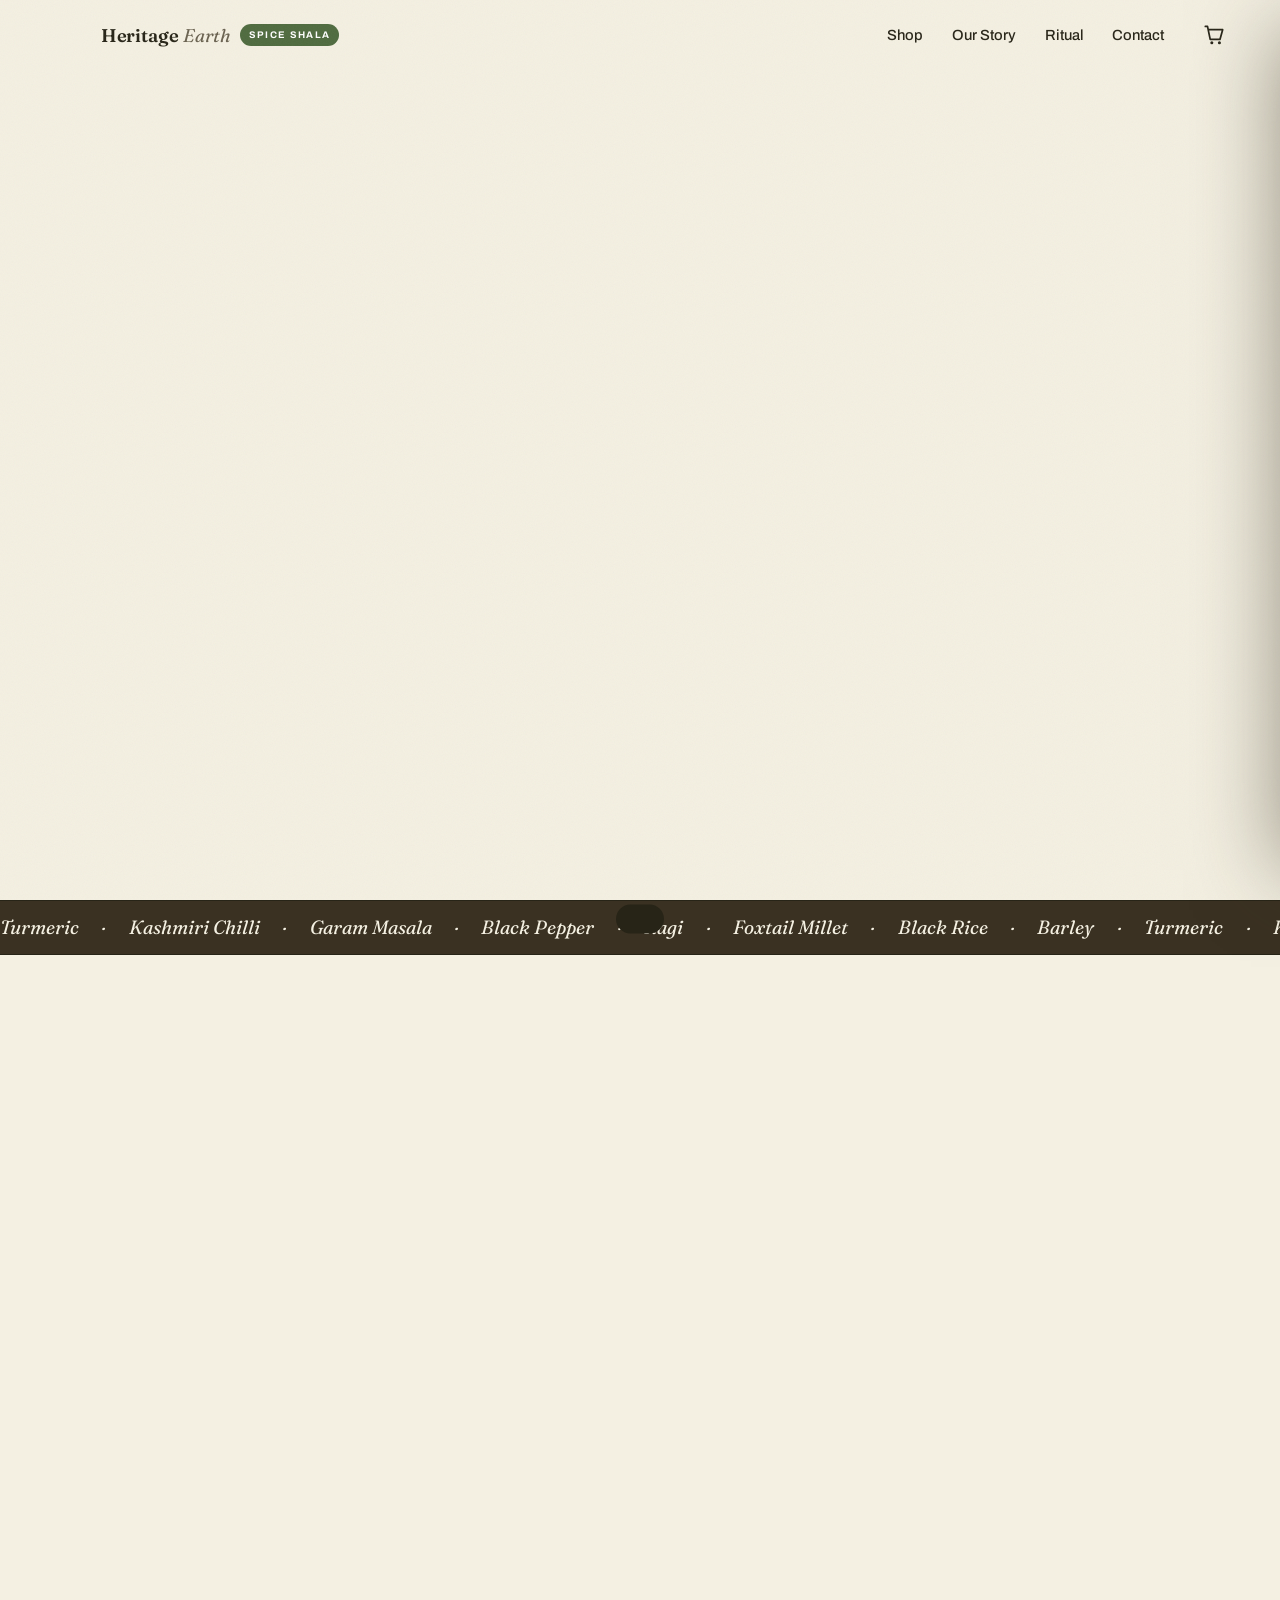
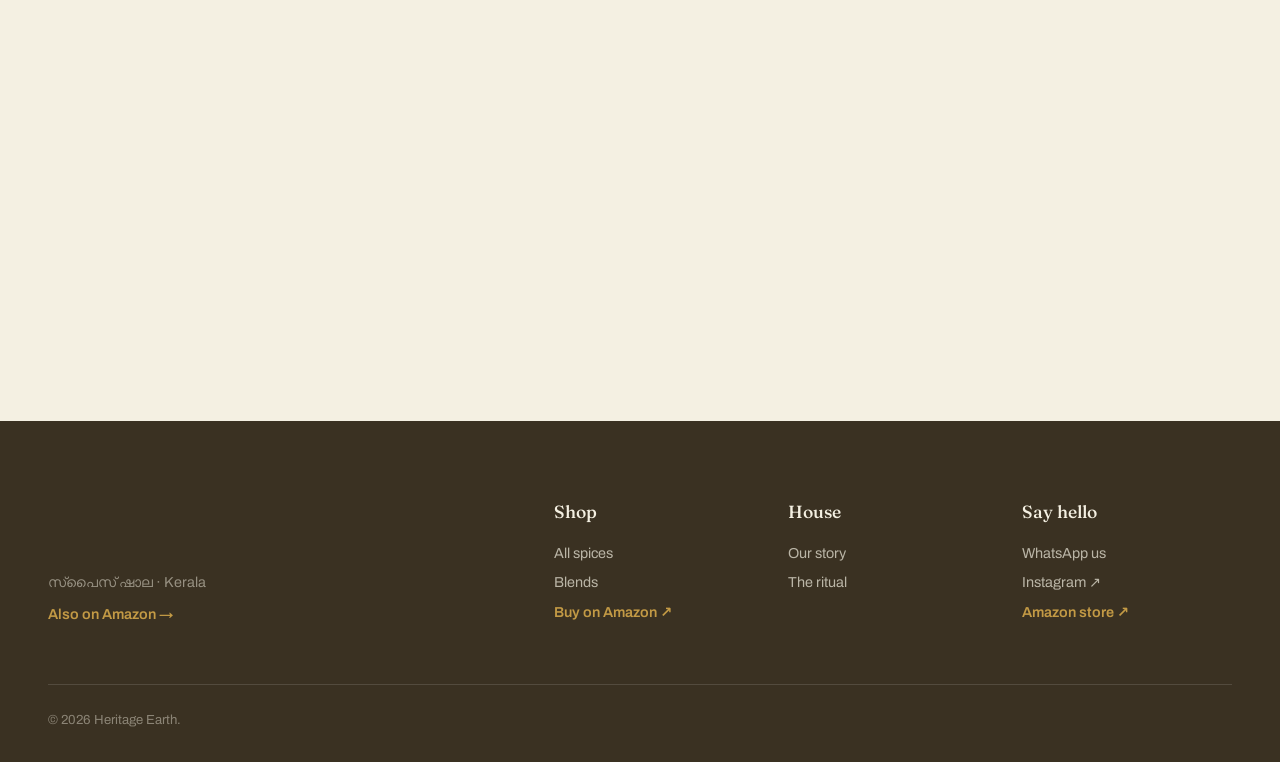
==== index.html @ b67a288f "Rebrand to Heritage Earth and refresh palette Update brand name, site URLs, Instagram handle, and as" ====
<!DOCTYPE html>
<html lang="en">
<head>
<meta charset="UTF-8" />
<meta name="viewport" content="width=device-width, initial-scale=1.0" />
<title>Spice Shala — Kerala Spices · Heritage Earth</title>
<meta name="description" content="Spice Shala, a Heritage Earth brand: small-batch Kerala spices, hand-graded and stone-milled. Cardamom, Malabar pepper, garam masala and more — ground to order." />
<link rel="canonical" href="https://theheritageearth.github.io/" />
<meta name="theme-color" content="#3a3122" />
<link rel="icon" href="assets/favicon.png" type="image/png" />
<link rel="apple-touch-icon" href="assets/apple-touch-icon.png" />
<meta property="og:type" content="website" />
<meta property="og:title" content="Spice Shala — Kerala Spices · Heritage Earth" />
<meta property="og:description" content="100% natural Kerala spices, millets and heritage grains — nothing added. Milled to order." />
<meta property="og:url" content="https://theheritageearth.github.io/" />
<meta property="og:image" content="https://theheritageearth.github.io/assets/og-cover.jpg" />
<meta name="twitter:card" content="summary_large_image" />
<meta name="twitter:title" content="Spice Shala — Kerala Spices · Heritage Earth" />
<meta name="twitter:description" content="100% natural Kerala spices, millets and heritage grains — nothing added." />
<meta name="twitter:image" content="https://theheritageearth.github.io/assets/og-cover.jpg" />
<noscript><style>.reveal{opacity:1;transform:none}</style></noscript>
<script type="application/ld+json">
{"@context":"https://schema.org","@type":"Store","name":"Spice Shala","brand":"Heritage Earth","url":"https://theheritageearth.github.io/","image":"https://theheritageearth.github.io/assets/turmeric.jpg","logo":"https://theheritageearth.github.io/assets/favicon.png","description":"Small-batch Kerala spices, millets and heritage grains — 100% natural, milled to order.","telephone":"+917306889276","address":{"@type":"PostalAddress","streetAddress":"Kizhakkambalam","addressLocality":"Ernakulam","addressRegion":"Kerala","postalCode":"683562","addressCountry":"IN"},"sameAs":["https://www.instagram.com/heritageearth_26","https://www.amazon.in/stores/page/A7D6D321-57EE-4AC2-9443-A8E4D26991DD"]}
</script>
<link rel="preconnect" href="https://fonts.googleapis.com" />
<link rel="preconnect" href="https://fonts.gstatic.com" crossorigin />
<link href="https://fonts.googleapis.com/css2?family=Fraunces:ital,opsz,wght@0,9..144,400;0,9..144,500;0,9..144,600;1,9..144,500&family=Archivo:wght@400;500;600;700&display=swap" rel="stylesheet" />
<link rel="stylesheet" href="styles.css" />
</head>
<body data-page="home">

<main id="top">
  <section class="hero">
    <div class="hero__specks" id="specks" aria-hidden="true"></div>
    <div class="hero__inner">
      <p class="eyebrow reveal">Kerala · 100% natural · no additives</p>
      <p class="hero__ml reveal" lang="ml">നാടൻ രുചികളുടെ കൂട്ട്</p>
      <h1 class="hero__title reveal">
        <span>Flavour that</span>
        <span>carries the <em>coast</em></span>
        <span>in every pinch.</span>
      </h1>
      <p class="hero__lede reveal">100% natural spices, millets and heritage grains from Kerala — nothing added: no colour, no additives, no preservatives. The warmth of a Kerala kitchen, sealed in a pack.</p>
      <div class="hero__cta reveal">
        <a href="#shop" class="btn btn--solid">Shop the spices</a>
        <a href="https://www.amazon.in/stores/page/A7D6D321-57EE-4AC2-9443-A8E4D26991DD" target="_blank" rel="noopener" class="btn btn--ghost">Buy on Amazon ↗</a>
      </div>
      <dl class="hero__stats reveal">
        <div><dt>Milled</dt><dd>to order</dd></div>
        <div><dt>Origin</dt><dd>single estate</dd></div>
        <div><dt>Batch</dt><dd>under 40kg</dd></div>
      </dl>
    </div>
    <div class="hero__jar reveal" aria-hidden="true">
      <div class="jar">
        <span class="jar__lid"></span>
        <span class="jar__body"></span>
        <span class="jar__label">SPICE SHALA<br><small>turmeric powder</small><span class="jar__ml" lang="ml">മഞ്ഞൾ</span></span>
      </div>
    </div>
  </section>

  <section class="marquee" aria-hidden="true">
    <div class="marquee__track">
      <span>Turmeric</span><span>·</span><span>Kashmiri Chilli</span><span>·</span><span>Garam Masala</span><span>·</span><span>Black Pepper</span><span>·</span><span>Ragi</span><span>·</span><span>Foxtail Millet</span><span>·</span><span>Black Rice</span><span>·</span><span>Barley</span><span>·</span>
      <span>Turmeric</span><span>·</span><span>Kashmiri Chilli</span><span>·</span><span>Garam Masala</span><span>·</span><span>Black Pepper</span><span>·</span><span>Ragi</span><span>·</span><span>Foxtail Millet</span><span>·</span><span>Black Rice</span><span>·</span><span>Barley</span><span>·</span>
    </div>
  </section>

  <section class="shop" id="shop">
    <div class="shop__head">
      <div class="reveal">
        <p class="eyebrow">The pantry · <span lang="ml">അടുക്കള</span></p>
        <h2 class="section-title">Spices, millets &amp; heritage grains.</h2>
      </div>
      <div class="shop__tools reveal">
        <div class="search">
          <svg viewBox="0 0 24 24" aria-hidden="true"><circle cx="11" cy="11" r="6.5" fill="none" stroke="currentColor" stroke-width="1.6"/><path d="M16 16l4 4" stroke="currentColor" stroke-width="1.6" stroke-linecap="round"/></svg>
          <input type="search" id="search" placeholder="Search turmeric, ragi, black rice…" aria-label="Search spices" />
        </div>
        <div class="filters" id="filters" role="group" aria-label="Filter by type"></div>
      </div>
    </div>
    <div class="grid" id="grid"></div>
    <p class="grid__empty" id="gridEmpty" hidden>No spice by that name — try “pepper”.</p>
  </section>

  <section class="story" id="story">
    <div class="story__art reveal" aria-hidden="true">
      <div class="story__tile t1"></div>
      <div class="story__tile t2"></div>
      <div class="story__tile t3"></div>
    </div>
    <div class="story__copy reveal">
      <p class="eyebrow">Since a grandmother's kitchen</p>
      <h2 class="section-title">We grew up between drying mats and the smell of roasting coriander.</h2>
      <p>Spice Shala began on a verandah in Kerala, where generations sorted cardamom pods by lamplight and argued over the right ratio for garam masala. We never wrote it down — we tasted until it was right.</p>
      <p>Today we work with the same estates our family bought from, grade by hand, and mill in small lots so nothing sits losing its oils. What reaches you is what we'd cook with ourselves.</p>
      <a href="#shop" class="btn btn--ghost">Taste the difference</a>
    </div>
  </section>

  <section class="ritual" id="ritual">
    <div class="ritual__head reveal">
      <p class="eyebrow">The ritual</p>
      <h2 class="section-title">Three steps from tin to table.</h2>
    </div>
    <ol class="ritual__steps">
      <li class="reveal"><span class="ritual__num">01</span><h3>Bloom</h3><p>Warm the spice in a dry pan until it speaks — thirty seconds, no more. The kitchen tells you when.</p></li>
      <li class="reveal"><span class="ritual__num">02</span><h3>Grind</h3><p>Crush fresh. Pre-ground spice is a memory of flavour; this is the flavour itself.</p></li>
      <li class="reveal"><span class="ritual__num">03</span><h3>Fold</h3><p>Add late, off the heat where you can. Heat is a thief of the top notes you paid for.</p></li>
    </ol>
  </section>

  <section class="voices">
    <div class="voices__head reveal"><p class="eyebrow">Kitchen letters</p><h2 class="section-title">What lands on our doormat.</h2></div>
    <div class="voices__track" id="voices" aria-live="polite"></div>
    <div class="voices__dots" id="voiceDots" role="tablist" aria-label="Testimonials"></div>
  </section>

  <section class="contact" id="contact">
    <div class="contact__head reveal">
      <p class="eyebrow">Contact us</p>
      <h2 class="section-title">Ring the kitchen, or come say hello.</h2>
    </div>
    <div class="contact__grid">
      <div class="contact__card reveal">
        <h3>Call</h3>
        <a href="tel:+917306889276">+91 73068 89276</a>
        <p>Mon–Sat · 9am–7pm IST</p>
      </div>
      <div class="contact__card reveal">
        <h3>WhatsApp</h3>
        <a href="https://wa.me/917306889276" target="_blank" rel="noopener">Message us to order ↗</a>
        <p>Fastest for orders &amp; stock</p>
      </div>
      <div class="contact__card reveal">
        <h3>Visit</h3>
        <a href="https://www.google.com/maps/search/?api=1&amp;query=Kizhakkambalam+Ernakulam+Kerala+683562" target="_blank" rel="noopener"><address>Kizhakkambalam,<br>Ernakulam, Kerala, India<br>683562</address></a>
      </div>
    </div>
  </section>

</main>

<script src="config.js"></script>
<script src="chrome.js"></script>
<script src="shared.js"></script>
<script src="app.js"></script>
</body>
</html>
---- styles.css ----
:root {
  --cream: #f4f0e2;
  --cream-2: #e8e2d0;
  --ink: #272417;
  --ink-soft: #6a6250;
  --turmeric: #c39a45;
  --saffron: #4f6b3f;
  --rust: #a9552f;
  --clove: #3a3122;
  --cardamom: #435c38;
  --line: #d3c9b0;
  --shadow: 30px 40px 80px -40px rgba(58, 49, 34, .45);
  --radius: 18px;
  --maxw: 1220px;
  --sans: "Archivo", system-ui, sans-serif;
  --serif: "Fraunces", Georgia, serif;
}

* { box-sizing: border-box; margin: 0; padding: 0; }
html { scroll-behavior: smooth; }
body {
  background: var(--cream);
  color: var(--ink);
  font-family: var(--sans);
  font-size: clamp(15px, 1vw + 12px, 17px);
  line-height: 1.6;
  overflow-x: hidden;
}
img { max-width: 100%; display: block; }
a { color: inherit; text-decoration: none; }
.sr-only { position: absolute; width: 1px; height: 1px; overflow: hidden; clip: rect(0 0 0 0); }

.grain {
  position: fixed; inset: 0; z-index: 9999; pointer-events: none; opacity: .05;
  background-image: url("data:image/svg+xml,%3Csvg xmlns='http://www.w3.org/2000/svg' width='140' height='140'%3E%3Cfilter id='n'%3E%3CfeTurbulence type='fractalNoise' baseFrequency='.9' numOctaves='3'/%3E%3C/filter%3E%3Crect width='100%25' height='100%25' filter='url(%23n)'/%3E%3C/svg%3E");
}

.eyebrow {
  font-size: .72rem; letter-spacing: .28em; text-transform: uppercase;
  color: var(--saffron); font-weight: 600; margin-bottom: 1rem;
}
.section-title {
  font-family: var(--serif); font-weight: 500;
  font-size: clamp(1.9rem, 4vw, 3.2rem); line-height: 1.04;
  letter-spacing: -.01em; max-width: 16ch;
}

.btn {
  display: inline-flex; align-items: center; justify-content: center; gap: .5rem;
  font-family: var(--sans); font-weight: 600; font-size: .92rem;
  padding: .85rem 1.6rem; border-radius: 100px; cursor: pointer;
  border: 1.5px solid var(--ink); transition: transform .25s, background .25s, color .25s;
}
.btn--solid { background: var(--ink); color: var(--cream); }
.btn--solid:hover { background: var(--clove); transform: translateY(-2px); }
.btn--ghost { background: transparent; color: var(--ink); }
.btn--ghost:hover { background: var(--ink); color: var(--cream); transform: translateY(-2px); }
.btn--full { width: 100%; }

/* nav */
.nav {
  position: fixed; top: 0; left: 0; right: 0; z-index: 100;
  display: flex; align-items: center; justify-content: space-between;
  padding: 1rem clamp(1.1rem, 4vw, 3rem);
  transition: background .4s, box-shadow .4s, padding .4s;
}
.nav.scrolled {
  background: rgba(244, 240, 226, .82); backdrop-filter: blur(12px);
  box-shadow: 0 1px 0 var(--line); padding-top: .7rem; padding-bottom: .7rem;
}
.brand { display: flex; align-items: center; gap: .55rem; color: var(--ink); }
.brand__mark {
  width: 44px; height: 26px; flex: none; background: var(--clove);
  -webkit-mask: url("assets/mark.png") center/contain no-repeat;
  mask: url("assets/mark.png") center/contain no-repeat;
}
.brand__name { font-family: var(--serif); font-size: 1.15rem; font-weight: 600; letter-spacing: -.01em; }
.brand__name em { font-style: italic; font-weight: 400; color: var(--ink-soft); margin-left: .25em; }
.nav__links { display: flex; gap: 1.8rem; margin-left: auto; margin-right: 2rem; }
.nav__links a { font-size: .92rem; font-weight: 500; position: relative; }
.nav__links a::after {
  content: ""; position: absolute; left: 0; bottom: -4px; height: 1.5px; width: 0;
  background: var(--saffron); transition: width .3s;
}
.nav__links a:hover::after { width: 100%; }
.cart-btn { position: relative; background: none; border: none; cursor: pointer; color: var(--ink); padding: .3rem; }
.cart-btn svg { width: 26px; height: 26px; }
.cart-btn__count {
  position: absolute; top: -4px; right: -6px; min-width: 19px; height: 19px; padding: 0 4px;
  background: var(--saffron); color: #fff; border-radius: 100px;
  font-size: .68rem; font-weight: 700; display: grid; place-items: center;
  transition: transform .3s;
}
.cart-btn__count[data-empty="true"] { transform: scale(0); }

/* hero */
.hero {
  position: relative; min-height: 100vh;
  display: grid; grid-template-columns: 1.2fr .8fr; align-items: center; gap: 2rem;
  max-width: var(--maxw); margin: 0 auto; padding: 8rem clamp(1.1rem, 4vw, 3rem) 3rem;
}
.hero__specks { position: absolute; inset: 0; overflow: hidden; z-index: 0; pointer-events: none; }
.speck {
  position: absolute; bottom: -20px; border-radius: 50%; opacity: .5;
  width: var(--size); height: var(--size); left: var(--x); background: var(--bg);
  animation: float linear infinite; animation-duration: var(--dur); animation-delay: var(--delay);
}
@keyframes float {
  from { transform: translateY(0) rotate(0); }
  to   { transform: translateY(-120vh) rotate(360deg); }
}
.hero__inner { position: relative; z-index: 1; }
.hero__title {
  font-family: var(--serif); font-weight: 400;
  font-size: clamp(2.6rem, 6.5vw, 5.4rem); line-height: .98; letter-spacing: -.02em;
  margin-bottom: 1.6rem;
}
.hero__title span { display: block; }
.hero__title em { font-style: italic; color: var(--saffron); }
.hero__lede { max-width: 46ch; color: var(--ink-soft); font-size: 1.08rem; margin-bottom: 2rem; }
.hero__cta { display: flex; gap: .8rem; flex-wrap: wrap; margin-bottom: 2.6rem; }
.hero__stats { display: flex; gap: 2.4rem; }
.hero__stats dt { font-size: .72rem; letter-spacing: .18em; text-transform: uppercase; color: var(--ink-soft); }
.hero__stats dd { font-family: var(--serif); font-size: 1.4rem; font-style: italic; }

.hero__jar { position: relative; z-index: 1; display: grid; place-items: center; }
.jar {
  position: relative; width: min(300px, 70vw); height: min(380px, 88vw);
  animation: bob 6s ease-in-out infinite;
}
@keyframes bob { 0%,100% { transform: translateY(0) rotate(-2deg); } 50% { transform: translateY(-16px) rotate(2deg); } }
.jar__body {
  position: absolute; inset: 12% 8% 0; border-radius: 14px 14px 40px 40px;
  background: linear-gradient(160deg, #d9b25e, var(--turmeric) 55%, #9a742c);
  box-shadow: var(--shadow), inset 0 -30px 50px -20px rgba(58, 49, 34, .5), inset 30px 0 40px -30px #fff6;
}
.jar__lid {
  position: absolute; top: 4%; left: 22%; right: 22%; height: 12%;
  background: linear-gradient(var(--clove), #2a2418); border-radius: 8px 8px 4px 4px;
  box-shadow: 0 8px 20px -6px rgba(0,0,0,.4);
}
.jar__label {
  position: absolute; top: 42%; left: 50%; transform: translateX(-50%);
  text-align: center; font-family: var(--serif); font-weight: 600; letter-spacing: .12em;
  color: var(--cream); font-size: 1.1rem; line-height: 1.5;
  background: rgba(39, 36, 23, .14); padding: 1rem 1.4rem; border-radius: 6px; border: 1px solid #fff4;
}
.jar__label small { font-style: italic; font-weight: 400; letter-spacing: .02em; }

/* marquee */
.marquee { overflow: hidden; border-block: 1.5px solid var(--ink); background: var(--clove); color: var(--cream); padding: .7rem 0; }
.marquee__track { display: flex; gap: 1.4rem; white-space: nowrap; width: max-content; animation: scroll 34s linear infinite; }
.marquee__track span { font-family: var(--serif); font-style: italic; font-size: 1.2rem; }
@keyframes scroll { to { transform: translateX(-50%); } }

/* shop */
.shop { max-width: var(--maxw); margin: 0 auto; padding: clamp(4rem, 8vw, 7rem) clamp(1.1rem, 4vw, 3rem); }
.shop__head { display: flex; justify-content: space-between; align-items: flex-end; gap: 2rem; flex-wrap: wrap; margin-bottom: 2.6rem; }
.shop__tools { display: flex; flex-direction: column; gap: 1rem; align-items: flex-end; }
.search { display: flex; align-items: center; gap: .5rem; background: var(--cream-2); border: 1.5px solid var(--line); border-radius: 100px; padding: .55rem 1rem; }
.search svg { width: 18px; height: 18px; color: var(--ink-soft); }
.search input { background: none; border: none; outline: none; font-family: var(--sans); font-size: .92rem; color: var(--ink); min-width: 200px; }
.search__clear { background: none; border: none; cursor: pointer; color: var(--ink-soft); font-size: 1.2rem; line-height: 1; padding: 0 .2rem; }
.search__clear:hover { color: var(--saffron); }
.filters { display: flex; gap: .5rem; flex-wrap: wrap; }
.chip {
  font-family: var(--sans); font-size: .82rem; font-weight: 600; padding: .45rem 1rem;
  border-radius: 100px; border: 1.5px solid var(--line); background: transparent; color: var(--ink-soft);
  cursor: pointer; transition: all .2s;
}
.chip:hover { border-color: var(--ink); color: var(--ink); }
.chip.active { background: var(--ink); border-color: var(--ink); color: var(--cream); }

.grid { display: grid; grid-template-columns: repeat(auto-fill, minmax(250px, 1fr)); gap: 1.6rem; }
.card {
  position: relative; background: var(--cream-2); border: 1.5px solid var(--line); border-radius: var(--radius);
  overflow: hidden; display: flex; flex-direction: column; transition: transform .3s, box-shadow .3s, border-color .3s;
}
.card:hover { transform: translateY(-6px); box-shadow: var(--shadow); border-color: var(--turmeric); }
.card__art { height: 190px; position: relative; cursor: pointer; overflow: hidden; }
.card__art::after {
  content: ""; position: absolute; inset: 0;
  background: radial-gradient(circle at 30% 25%, #ffffff55, transparent 45%);
}
.card__body { padding: 1.1rem 1.2rem 1.3rem; display: flex; flex-direction: column; gap: .5rem; flex: 1; }
.card__type { font-size: .7rem; letter-spacing: .16em; text-transform: uppercase; color: var(--ink-soft); }
.card__name { font-family: var(--serif); font-size: 1.28rem; font-weight: 500; line-height: 1.1; color: var(--ink); transition: color .2s; }
.card__name:hover { color: var(--saffron); }
.card__rating { display: flex; align-items: center; gap: .5rem; font-size: .82rem; color: var(--ink-soft); }
.stars { color: var(--turmeric); letter-spacing: 1px; font-size: .95rem; }
.card__quick { background: none; border: none; color: var(--ink-soft); font-size: .78rem; cursor: pointer; text-decoration: underline; text-underline-offset: 2px; padding: 0; margin-left: auto; }
.card__quick:hover { color: var(--saffron); }
.card__tags { display: flex; gap: .4rem; flex-wrap: wrap; }
.tag { font-size: .7rem; background: var(--cream); border: 1px solid var(--line); border-radius: 100px; padding: .2rem .6rem; color: var(--ink-soft); }
.heat { display: flex; align-items: center; gap: .3rem; font-size: .72rem; color: var(--ink-soft); }
.heat__dots { display: flex; gap: 3px; }
.heat__dot { width: 7px; height: 7px; border-radius: 50%; background: var(--line); }
.heat__dot.on { background: var(--rust); }
.card__foot { margin-top: auto; display: flex; align-items: center; justify-content: space-between; padding-top: .6rem; }
.card__price { font-family: var(--serif); font-size: 1.3rem; font-weight: 600; }
.card__price small { font-size: .7rem; font-family: var(--sans); color: var(--ink-soft); font-weight: 500; }
.card__add {
  background: var(--ink); color: var(--cream); border: none; border-radius: 100px;
  width: 38px; height: 38px; font-size: 1.3rem; cursor: pointer; display: grid; place-items: center;
  transition: transform .2s, background .2s;
}
.card__add:hover { background: var(--saffron); transform: rotate(90deg); }
.grid__empty { text-align: center; padding: 3rem; font-family: var(--serif); font-style: italic; font-size: 1.4rem; color: var(--ink-soft); }

/* story */
.story { max-width: var(--maxw); margin: 0 auto; padding: clamp(3rem, 7vw, 6rem) clamp(1.1rem, 4vw, 3rem); display: grid; grid-template-columns: 1fr 1fr; gap: clamp(2rem, 6vw, 5rem); align-items: center; }
.story__art { position: relative; height: 460px; }
.story__tile { position: absolute; border-radius: var(--radius); box-shadow: var(--shadow); border: 1.5px solid var(--line); }
.story__tile.t1 { width: 62%; height: 68%; top: 0; left: 0; background: linear-gradient(150deg, #9a742c, var(--turmeric)); }
.story__tile.t2 { width: 50%; height: 55%; bottom: 0; right: 0; background: linear-gradient(150deg, var(--cardamom), #5c7448); z-index: 2; }
.story__tile.t3 { width: 34%; height: 34%; top: 8%; right: 6%; background: linear-gradient(150deg, var(--saffron), #8f4a2c); z-index: 3; }
.story__copy p { color: var(--ink-soft); margin: 1.1rem 0; max-width: 48ch; }
.story__copy .section-title { max-width: 20ch; }
.story__copy .btn { margin-top: .8rem; }

/* ritual */
.ritual { background: var(--clove); color: var(--cream); }
.ritual__head { max-width: var(--maxw); margin: 0 auto; padding: clamp(3.5rem, 7vw, 6rem) clamp(1.1rem, 4vw, 3rem) 1rem; }
.ritual__head .eyebrow { color: var(--turmeric); }
.ritual__head .section-title { color: var(--cream); }
.ritual__steps { max-width: var(--maxw); margin: 0 auto; padding: 2rem clamp(1.1rem, 4vw, 3rem) clamp(3.5rem, 7vw, 6rem); display: grid; grid-template-columns: repeat(3, 1fr); gap: 2rem; list-style: none; }
.ritual__steps li { border-top: 1.5px solid #ffffff30; padding-top: 1.4rem; }
.ritual__num { font-family: var(--serif); font-style: italic; font-size: 2.6rem; color: var(--turmeric); }
.ritual__steps h3 { font-family: var(--serif); font-size: 1.6rem; font-weight: 500; margin: .3rem 0 .6rem; }
.ritual__steps p { color: #f4f0e2b0; max-width: 32ch; }

/* voices */
.voices { max-width: var(--maxw); margin: 0 auto; padding: clamp(4rem, 8vw, 7rem) clamp(1.1rem, 4vw, 3rem); overflow: hidden; }
.voices__head { margin-bottom: 2.4rem; }
.voices__track { display: flex; transition: transform .6s cubic-bezier(.6,0,.2,1); }
.voice { min-width: 100%; padding: 0 clamp(0, 8vw, 4rem); text-align: center; }
.voice blockquote { font-family: var(--serif); font-style: italic; font-size: clamp(1.4rem, 3.2vw, 2.3rem); line-height: 1.3; letter-spacing: -.01em; max-width: 24ch; margin: 0 auto 1.4rem; }
.voice cite { font-style: normal; font-weight: 600; font-size: .95rem; }
.voice cite span { display: block; color: var(--ink-soft); font-weight: 400; font-size: .85rem; }
.voices__dots { display: flex; justify-content: center; gap: .6rem; margin-top: 2rem; }
.vdot { width: 9px; height: 9px; border-radius: 50%; border: none; background: var(--line); cursor: pointer; transition: all .3s; padding: 0; }
.vdot.active { background: var(--saffron); width: 26px; border-radius: 100px; }

/* contact */
.contact { max-width: var(--maxw); margin: 0 auto; padding: clamp(3.5rem, 7vw, 6rem) clamp(1.1rem, 4vw, 3rem); }
.contact__head { margin-bottom: 2.4rem; }
.contact__grid { display: grid; grid-template-columns: repeat(3, 1fr); gap: 2rem; }
.contact__card { border-top: 1.5px solid var(--line); padding-top: 1.4rem; }
.contact__card h3 { font-family: var(--serif); font-weight: 500; font-size: 1.5rem; margin-bottom: .7rem; }
.contact__card a { font-size: 1.15rem; font-weight: 600; color: var(--saffron); }
.contact__card a:hover { text-decoration: underline; }
.contact__card p, .contact__card address { color: var(--ink-soft); font-style: normal; margin-top: .5rem; line-height: 1.7; }
.contact__card address { font-size: 1rem; }
.contact__card a:hover address { color: var(--saffron); }

/* footer */
.footer { background: var(--clove); color: var(--cream); padding: clamp(3rem,6vw,5rem) clamp(1.1rem,4vw,3rem) 2rem; display: grid; grid-template-columns: 1.4fr 2fr; gap: 2rem; max-width: 100%; }
.footer__wordmark {
  display: block; width: min(260px, 70%); aspect-ratio: 1200 / 293; background: var(--cream);
  -webkit-mask: url("assets/wordmark.png") left center/contain no-repeat;
  mask: url("assets/wordmark.png") left center/contain no-repeat;
}
.footer__brand p { color: #f4f0e280; margin-top: .6rem; font-size: .9rem; }
.footer__cols { display: grid; grid-template-columns: repeat(3, 1fr); gap: 1.5rem; }
.footer__cols h4 { font-family: var(--serif); font-weight: 500; font-size: 1.1rem; margin-bottom: .8rem; }
.footer__cols a { display: block; color: #f4f0e2b0; font-size: .9rem; padding: .2rem 0; transition: color .2s; }
.footer__cols a:hover { color: var(--turmeric); }
.footer__note { grid-column: 1 / -1; border-top: 1px solid #ffffff20; margin-top: 1.5rem; padding-top: 1.5rem; font-size: .82rem; color: #f4f0e270; }

/* drawer + modal */
.scrim { position: fixed; inset: 0; background: rgba(39, 36, 23, .5); z-index: 200; opacity: 0; animation: fade .3s forwards; }
@keyframes fade { to { opacity: 1; } }
.drawer {
  position: fixed; top: 0; right: 0; bottom: 0; width: min(420px, 92vw); z-index: 300;
  background: var(--cream); box-shadow: -30px 0 80px -30px rgba(58, 49, 34, .5);
  transform: translateX(100%); transition: transform .4s cubic-bezier(.6,0,.2,1);
  display: flex; flex-direction: column;
}
.drawer.open { transform: translateX(0); }
.drawer__head { display: flex; justify-content: space-between; align-items: center; padding: 1.6rem; border-bottom: 1.5px solid var(--line); }
.drawer__head h2 { font-family: var(--serif); font-weight: 500; font-size: 1.5rem; }
.drawer__close { background: none; border: none; font-size: 2rem; line-height: 1; cursor: pointer; color: var(--ink); }
.drawer__items { flex: 1; overflow-y: auto; padding: 1rem 1.6rem; display: flex; flex-direction: column; gap: 1rem; }
.line { display: grid; grid-template-columns: 56px 1fr auto; gap: .9rem; align-items: center; }
.line__art { width: 56px; height: 56px; border-radius: 12px; }
.line__name { font-family: var(--serif); font-size: 1.05rem; font-weight: 500; }
.line__price { font-size: .82rem; color: var(--ink-soft); }
.line__qty { display: flex; align-items: center; gap: .5rem; margin-top: .3rem; }
.line__qty button { width: 24px; height: 24px; border-radius: 50%; border: 1.5px solid var(--line); background: none; cursor: pointer; font-size: 1rem; line-height: 1; color: var(--ink); display: grid; place-items: center; }
.line__qty button:hover { border-color: var(--ink); }
.line__qty span { min-width: 20px; text-align: center; font-weight: 600; font-size: .9rem; }
.line__sum { font-family: var(--serif); font-weight: 600; }
.line__rm { background: none; border: none; color: var(--ink-soft); font-size: .75rem; cursor: pointer; text-decoration: underline; padding: 0; margin-top: .3rem; }
.line__rm:hover { color: var(--saffron); }
.drawer__empty { flex: 1; display: grid; place-content: center; text-align: center; gap: .4rem; }
.drawer__empty p { font-family: var(--serif); font-style: italic; font-size: 1.4rem; }
.drawer__empty span { color: var(--ink-soft); font-size: .9rem; }
.drawer__foot { padding: 1.4rem 1.6rem; border-top: 1.5px solid var(--line); }
.drawer__total { display: flex; justify-content: space-between; align-items: baseline; margin-bottom: 1rem; }
.drawer__total strong { font-family: var(--serif); font-size: 1.6rem; }
.drawer__fineprint { text-align: center; font-size: .75rem; color: var(--ink-soft); margin-top: .6rem; }
.drawer__clear { display: block; margin: .6rem auto 0; background: none; border: none; cursor: pointer; color: var(--ink-soft); font-size: .78rem; text-decoration: underline; text-underline-offset: 2px; }
.drawer__clear:hover { color: var(--saffron); }

.modal { position: fixed; inset: 0; z-index: 400; display: grid; place-items: center; padding: 1.5rem; opacity: 0; pointer-events: none; transition: opacity .3s; background: rgba(39, 36, 23, .5); }
.modal.open { opacity: 1; pointer-events: auto; }
.modal__card { background: var(--cream); border-radius: 24px; max-width: 720px; width: 100%; overflow: hidden; display: grid; grid-template-columns: 1fr 1fr; box-shadow: var(--shadow); transform: scale(.94); transition: transform .3s; max-height: 90vh; }
.modal.open .modal__card { transform: scale(1); }
.modal__art { position: relative; min-height: 320px; }
.modal__body { padding: 2rem; display: flex; flex-direction: column; gap: .8rem; overflow-y: auto; }
.modal__close { position: absolute; top: 1rem; right: 1rem; background: var(--cream); border: none; width: 34px; height: 34px; border-radius: 50%; font-size: 1.3rem; cursor: pointer; z-index: 2; }
.modal__type { font-size: .7rem; letter-spacing: .16em; text-transform: uppercase; color: var(--saffron); }
.modal__name { font-family: var(--serif); font-size: 2rem; font-weight: 500; line-height: 1; }
.modal__desc { color: var(--ink-soft); }
.modal__price { font-family: var(--serif); font-size: 1.8rem; font-weight: 600; }
.modal__price small { font-size: .8rem; font-family: var(--sans); color: var(--ink-soft); }

.toast { position: fixed; bottom: 1.5rem; left: 50%; transform: translate(-50%, 200%); z-index: 500; background: var(--ink); color: var(--cream); padding: .9rem 1.5rem; border-radius: 100px; font-weight: 600; font-size: .9rem; box-shadow: var(--shadow); transition: transform .4s cubic-bezier(.6,0,.2,1); }
.toast.show { transform: translate(-50%, 0); }

/* reveal */
.reveal { opacity: 0; transform: translateY(28px); transition: opacity .7s ease, transform .7s cubic-bezier(.2,.7,.3,1); }
.reveal.in { opacity: 1; transform: none; }

/* responsive */
@media (max-width: 860px) {
  .nav__links { display: none; }
  .hero { grid-template-columns: 1fr; min-height: auto; padding-top: 7rem; text-align: left; }
  .hero__jar { display: none; }
  .story { grid-template-columns: 1fr; }
  .story__art { height: 340px; }
  .ritual__steps { grid-template-columns: 1fr; }
  .contact__grid { grid-template-columns: 1fr; }
  .footer { grid-template-columns: 1fr; }
  .modal__card { grid-template-columns: 1fr; }
  .modal__art { min-height: 180px; }
  .shop__head { flex-direction: column; align-items: flex-start; }
  .shop__tools { align-items: flex-start; width: 100%; }
}
@media (prefers-reduced-motion: reduce) {
  *, *::before, *::after { animation-duration: .001s !important; transition-duration: .05s !important; }
  .reveal { opacity: 1; transform: none; }
}

/* modal actions */
.modal__actions { display: flex; gap: .6rem; flex-wrap: wrap; margin-top: .4rem; }
.modal__actions .btn { padding: .7rem 1.2rem; font-size: .85rem; }

/* ---- product detail page ---- */
.pdp { max-width: var(--maxw); margin: 0 auto; padding: 7rem clamp(1.1rem, 4vw, 3rem) 2rem; }
.crumbs { display: flex; gap: .5rem; font-size: .82rem; color: var(--ink-soft); margin-bottom: 2rem; flex-wrap: wrap; }
.crumbs a:hover { color: var(--saffron); }
.crumbs span { color: var(--ink); }
.pdp__main { display: grid; grid-template-columns: 1fr 1fr; gap: clamp(2rem, 5vw, 4rem); align-items: start; }
.pdp__art { position: relative; border-radius: 24px; aspect-ratio: 4/5; box-shadow: var(--shadow); overflow: hidden; position: sticky; top: 6rem; }
.pdp__badge { position: absolute; top: 1rem; left: 1rem; background: var(--cream); color: var(--ink); font-size: .7rem; letter-spacing: .14em; text-transform: uppercase; padding: .4rem .9rem; border-radius: 100px; font-weight: 600; }
.pdp__info .card__type { color: var(--saffron); }
.pdp__name { font-family: var(--serif); font-weight: 500; font-size: clamp(2rem, 4.5vw, 3.2rem); line-height: 1; letter-spacing: -.01em; margin: .4rem 0 .8rem; }
.pdp__rating { display: flex; align-items: center; gap: .6rem; margin-bottom: 1.2rem; }
.pdp__rating a { text-decoration: underline; text-underline-offset: 2px; color: var(--ink-soft); font-size: .85rem; }
.pdp__rating a:hover { color: var(--saffron); }
.pdp__price { font-family: var(--serif); font-size: 2rem; font-weight: 600; margin-bottom: 1.2rem; }
.pdp__price small { font-size: .85rem; font-family: var(--sans); color: var(--ink-soft); font-weight: 500; }
.pdp__desc { color: var(--ink-soft); font-size: 1.08rem; margin-bottom: 1.4rem; max-width: 52ch; }
.pdp__meta { border-top: 1.5px solid var(--line); border-bottom: 1.5px solid var(--line); padding: 1.2rem 0; margin-bottom: 1.6rem; display: grid; gap: .7rem; }
.pdp__meta div { display: grid; grid-template-columns: 130px 1fr; gap: 1rem; font-size: .92rem; }
.pdp__meta dt { color: var(--ink-soft); text-transform: uppercase; letter-spacing: .1em; font-size: .72rem; align-self: center; }
.pdp__buy { display: flex; gap: .8rem; align-items: center; flex-wrap: wrap; }
.stepper { display: flex; align-items: center; gap: 1rem; border: 1.5px solid var(--ink); border-radius: 100px; padding: .5rem 1rem; }
.stepper button { background: none; border: none; font-size: 1.3rem; cursor: pointer; line-height: 1; color: var(--ink); }
.stepper span { min-width: 20px; text-align: center; font-weight: 600; }

/* reviews */
.reviews { max-width: var(--maxw); margin: 0 auto; padding: clamp(3rem, 6vw, 5rem) clamp(1.1rem, 4vw, 3rem); }
.reviews__top { display: grid; grid-template-columns: 260px 1fr; gap: clamp(2rem, 5vw, 4rem); align-items: start; border-top: 1.5px solid var(--line); padding-top: 2.6rem; }
.reviews__summary { text-align: center; background: var(--cream-2); border: 1.5px solid var(--line); border-radius: 20px; padding: 2rem 1.5rem; position: sticky; top: 6rem; }
.reviews__avg { font-family: var(--serif); font-size: 3.6rem; font-weight: 600; line-height: 1; }
.reviews__summary .stars { font-size: 1.3rem; }
.reviews__count { color: var(--ink-soft); font-size: .9rem; margin-top: .5rem; }
.reviews__list { display: flex; flex-direction: column; gap: 1.6rem; }
.review { border-bottom: 1px solid var(--line); padding-bottom: 1.6rem; }
.review__head { display: flex; align-items: center; justify-content: space-between; gap: 1rem; margin-bottom: .5rem; flex-wrap: wrap; }
.review__who { font-weight: 700; }
.review__who .stars { font-size: .9rem; margin-left: .5rem; }
.review__date { color: var(--ink-soft); font-size: .8rem; }
.review__text { color: var(--ink-soft); }
.review__new { display: inline-block; background: var(--turmeric); color: var(--clove); font-size: .65rem; font-weight: 700; letter-spacing: .1em; text-transform: uppercase; padding: .15rem .5rem; border-radius: 100px; margin-left: .5rem; }

/* review form */
.rform { margin-top: 2.4rem; background: var(--cream-2); border: 1.5px solid var(--line); border-radius: 20px; padding: clamp(1.4rem, 3vw, 2.2rem); }
.rform h3 { font-family: var(--serif); font-weight: 500; font-size: 1.5rem; margin-bottom: 1.2rem; }
.rform label { display: block; font-size: .78rem; text-transform: uppercase; letter-spacing: .1em; color: var(--ink-soft); margin-bottom: .4rem; }
.rform input, .rform textarea { width: 100%; background: var(--cream); border: 1.5px solid var(--line); border-radius: 12px; padding: .8rem 1rem; font-family: var(--sans); font-size: .95rem; color: var(--ink); outline: none; transition: border-color .2s; }
.rform input:focus, .rform textarea:focus { border-color: var(--turmeric); }
.rform input.invalid, .rform textarea.invalid { border-color: var(--rust); }
.rform textarea { resize: vertical; min-height: 90px; }
.rform__row { margin-bottom: 1.1rem; }
.star-pick { display: inline-flex; flex-direction: row-reverse; gap: .2rem; font-size: 1.8rem; }
.star-pick input { position: absolute; opacity: 0; width: 0; height: 0; }
.star-pick label { color: var(--line); cursor: pointer; margin: 0; font-size: 1.8rem; line-height: 1; transition: color .15s; }
.star-pick label::before { content: "★"; }
.star-pick input:checked ~ label,
.star-pick label:hover, .star-pick label:hover ~ label { color: var(--turmeric); }
.rform__msg { min-height: 1.2em; font-size: .88rem; margin-top: .6rem; }
.rform__msg.ok { color: var(--cardamom); }
.rform__msg.err { color: var(--rust); }

/* related */
.related { max-width: var(--maxw); margin: 0 auto; padding: 0 clamp(1.1rem, 4vw, 3rem) clamp(3rem, 6vw, 5rem); }
.related h2 { font-family: var(--serif); font-weight: 500; font-size: 1.8rem; margin-bottom: 1.6rem; }
.related .grid { grid-template-columns: repeat(auto-fill, minmax(220px, 1fr)); }

@media (max-width: 860px) {
  .pdp__main { grid-template-columns: 1fr; }
  .pdp__art { position: relative; top: 0; aspect-ratio: 16/10; }
  .reviews__top { grid-template-columns: 1fr; }
  .reviews__summary { position: relative; top: 0; }
  .pdp__meta div { grid-template-columns: 110px 1fr; }
}

/* brand lockup: umbrella + sub-brand */
.brand__sub { font-size: .6rem; letter-spacing: .14em; text-transform: uppercase; background: var(--saffron); color: #fff; padding: .22rem .55rem; border-radius: 100px; font-weight: 700; }
@media (max-width: 560px) { .brand__sub { display: none; } }

/* amazon links */
.footer__amazon { color: var(--turmeric) !important; font-weight: 600; }
.footer__amazon:hover { color: var(--cream) !important; }
.footer__brand .footer__amazon { display: inline-block; margin-top: .6rem; font-size: .9rem; }

/* malayalam accents */
.card__ml { font-family: var(--serif); font-style: italic; font-size: .95rem; color: var(--ink-soft); margin-top: -.15rem; }
.pdp__ml { font-family: var(--serif); font-style: italic; font-size: 1.4rem; color: var(--saffron); margin: .1rem 0 .8rem; }
.modal__body .card__ml { font-size: 1.05rem; color: var(--saffron); }
.hero__ml { font-family: var(--serif); font-style: italic; font-size: clamp(1.1rem, 2vw, 1.5rem); color: var(--saffron); margin-bottom: 1rem; }
.jar__ml { display: block; font-size: .85rem; font-style: italic; margin-top: .2rem; }

/* real product photos */
.card__art { background: #fff; }
.card__img { width: 100%; height: 100%; object-fit: contain; padding: .6rem; transition: transform .4s ease; }
.card:hover .card__img { transform: scale(1.05); }
.pdp__art { background: #fff; }
.pdp__img { width: 100%; height: 100%; object-fit: contain; padding: 1.5rem; }
.modal__art { background: #fff; }
.modal__img { width: 100%; height: 100%; object-fit: contain; padding: 1rem; }
.line__art { background: #fff; }
.line__art { background-size: contain !important; background-repeat: no-repeat; background-position: center; }
.pdp__amazon { display: inline-block; margin-top: .3rem; color: var(--saffron); font-weight: 600; font-size: .9rem; text-decoration: underline; text-underline-offset: 3px; }
.pdp__amazon:hover { color: var(--clove); }

/* whatsapp order */
:root { --wa: #25d366; --wa-dark: #128c4b; }
.wa-btn { background: var(--wa); border-color: var(--wa); color: #fff; }
.wa-btn:hover { background: var(--wa-dark); border-color: var(--wa-dark); color: #fff; transform: translateY(-2px); }
.wa-btn svg { width: 20px; height: 20px; }
.drawer__foot .wa-btn { margin-top: .7rem; }
.pdp__wa { margin-top: .8rem; }
.wa-fab {
  position: fixed; bottom: 1.3rem; left: 1.3rem; z-index: 150;
  display: inline-flex; align-items: center; gap: .55rem;
  background: var(--wa); color: #fff; font-family: var(--sans); font-weight: 700; font-size: .9rem;
  padding: .8rem 1.2rem; border-radius: 100px; box-shadow: 0 12px 30px -8px rgba(18,140,75,.6);
  transition: transform .25s, box-shadow .25s;
}
.wa-fab svg { width: 24px; height: 24px; }
.wa-fab:hover { transform: translateY(-3px) scale(1.03); box-shadow: 0 18px 40px -10px rgba(18,140,75,.7); color: #fff; }
@media (max-width: 560px) {
  .wa-fab span { display: none; }
  .wa-fab { padding: .9rem; }
}
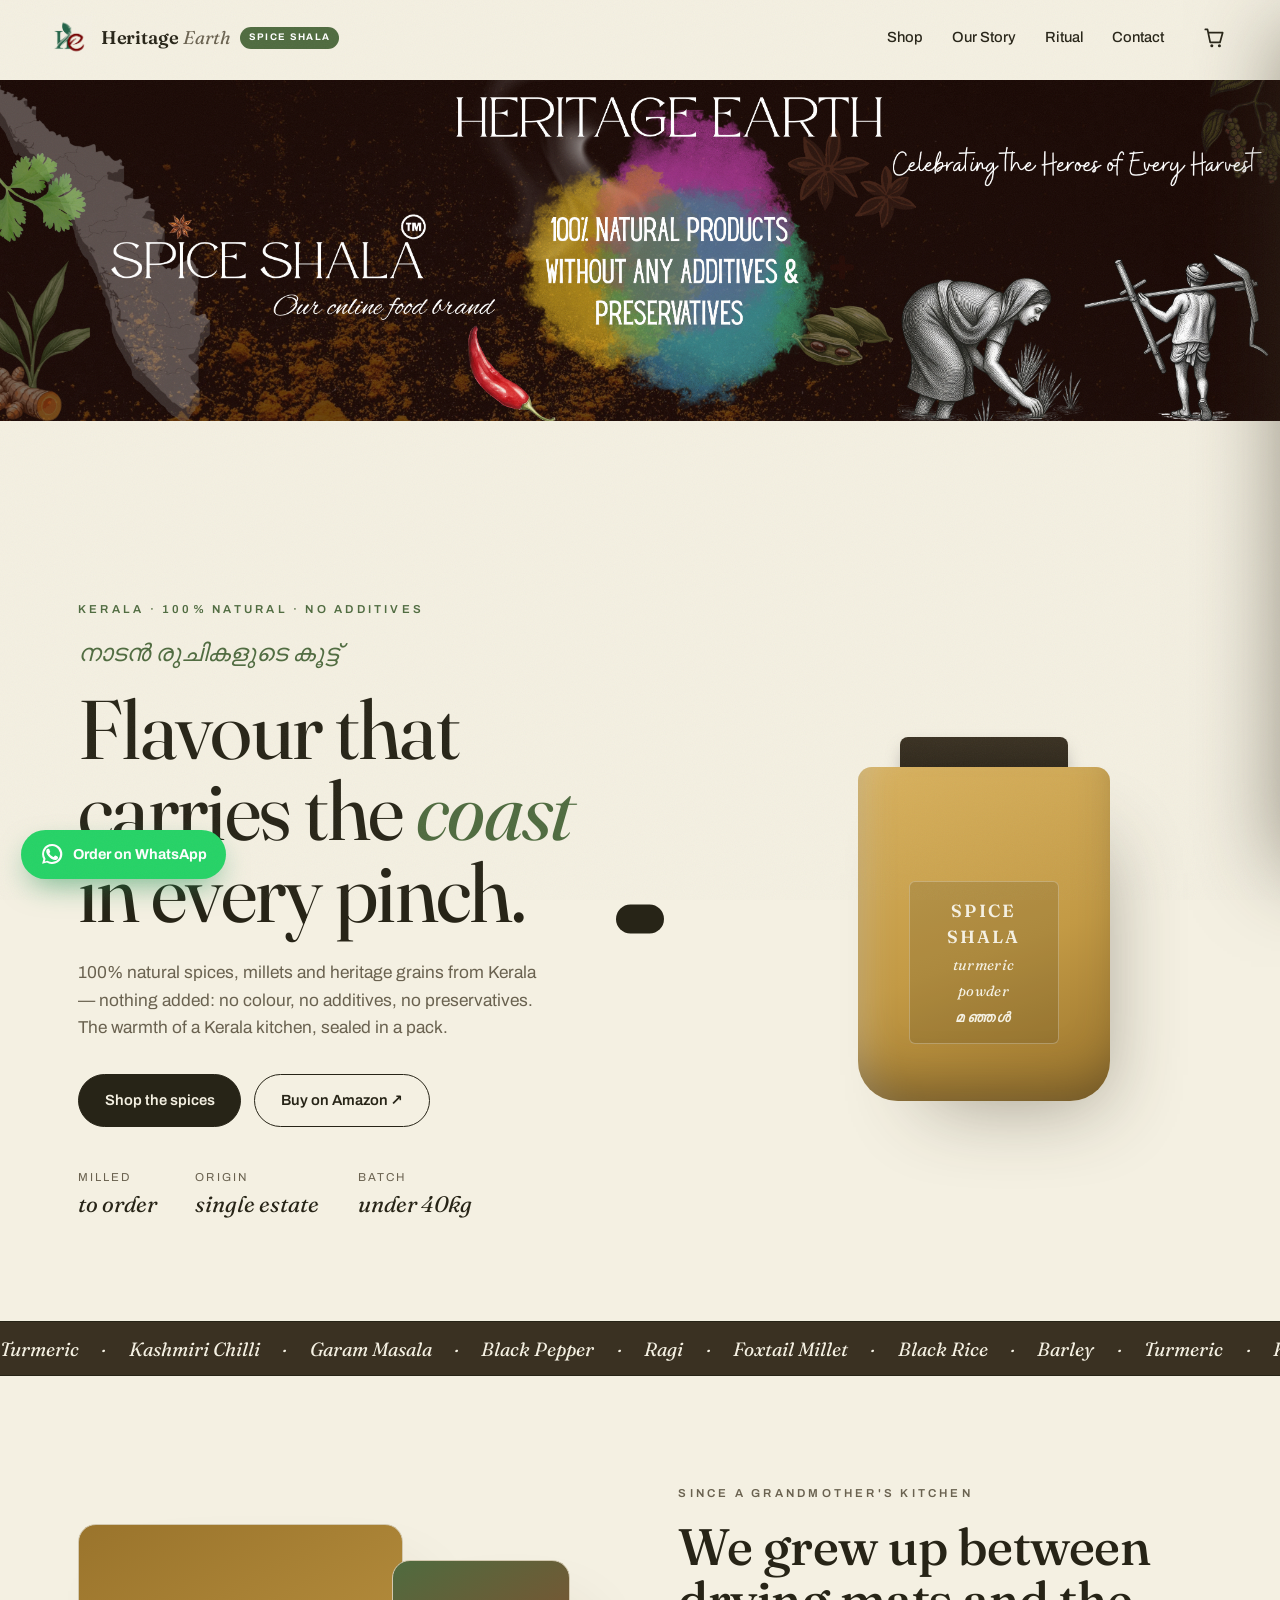
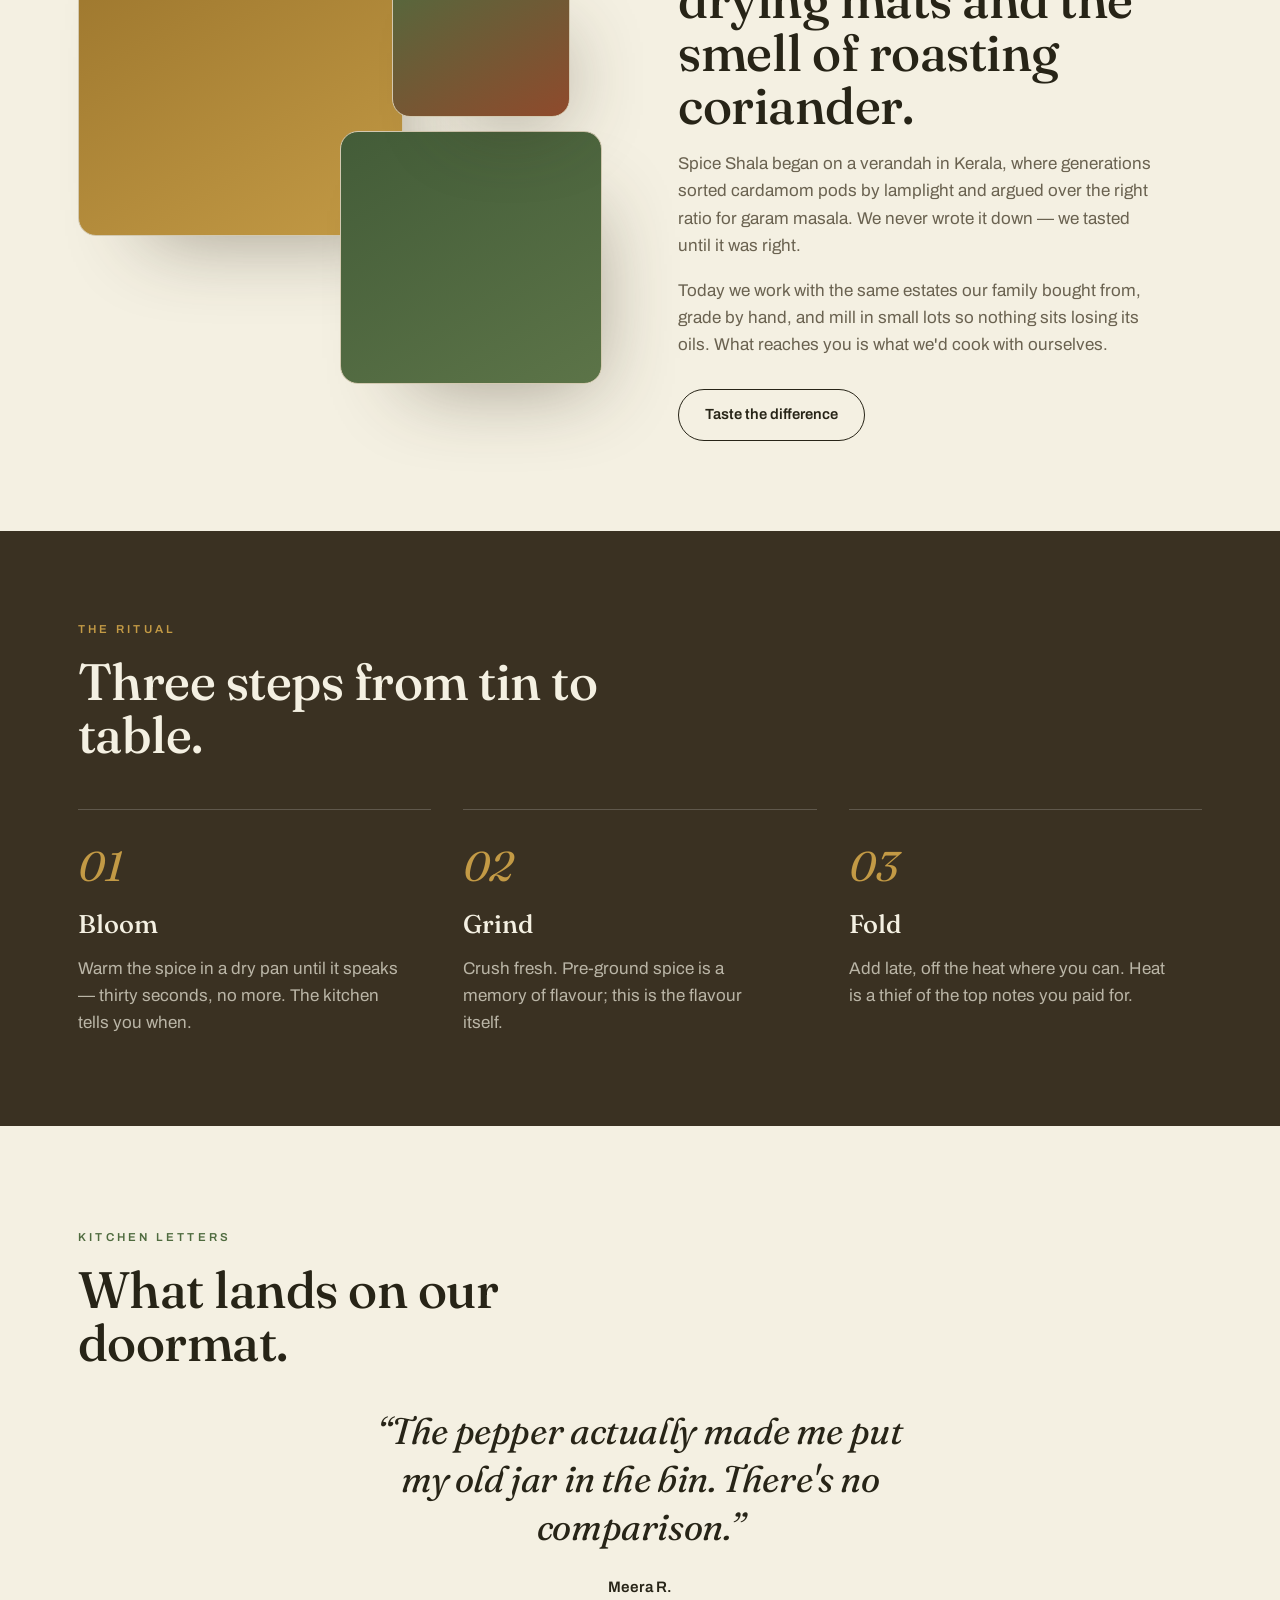
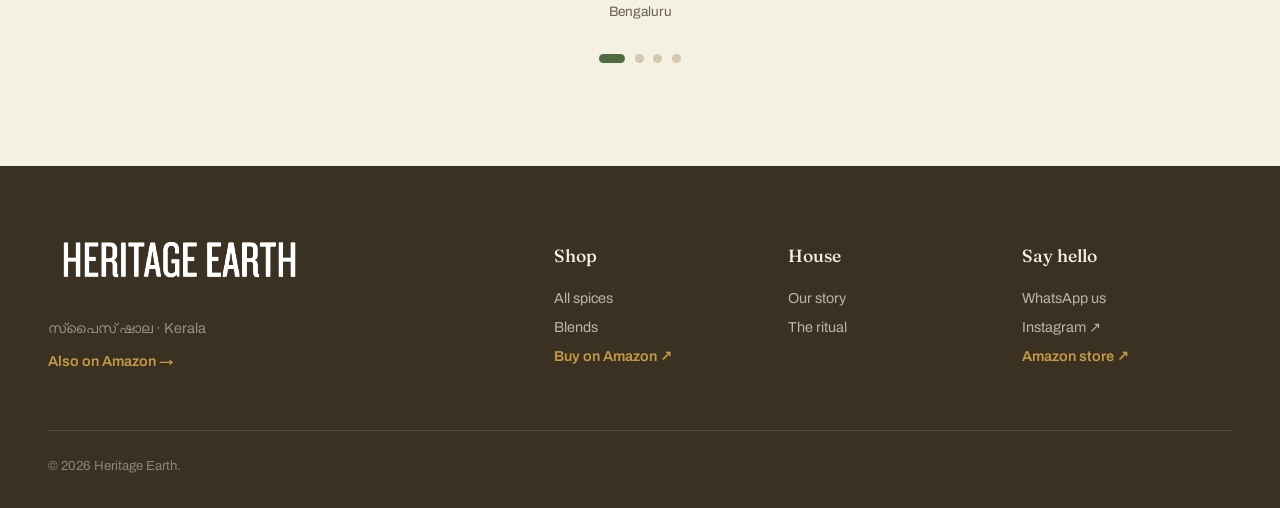
==== commit 2caeb514: "Update catalog branding and site pages" ====
--- a/index.html
+++ b/index.html
@@ -7,7 +7,7 @@
 <meta name="description" content="Spice Shala, a Heritage Earth brand: small-batch Kerala spices, hand-graded and stone-milled. Cardamom, Malabar pepper, garam masala and more — ground to order." />
 <link rel="canonical" href="https://theheritageearth.github.io/" />
 <meta name="theme-color" content="#3a3122" />
-<link rel="icon" href="assets/favicon.png" type="image/png" />
+<link rel="icon" href="assets/logo.png" type="image/png" />
 <link rel="apple-touch-icon" href="assets/apple-touch-icon.png" />
 <meta property="og:type" content="website" />
 <meta property="og:title" content="Spice Shala — Kerala Spices · Heritage Earth" />
@@ -25,11 +25,14 @@
 <link rel="preconnect" href="https://fonts.googleapis.com" />
 <link rel="preconnect" href="https://fonts.gstatic.com" crossorigin />
 <link href="https://fonts.googleapis.com/css2?family=Fraunces:ital,opsz,wght@0,9..144,400;0,9..144,500;0,9..144,600;1,9..144,500&family=Archivo:wght@400;500;600;700&display=swap" rel="stylesheet" />
-<link rel="stylesheet" href="styles.css" />
+<link rel="stylesheet" href="styles.css?v=5" />
 </head>
 <body data-page="home">
 
 <main id="top">
+  <div class="home-banner">
+    <img src="assets/Home%20page.png" width="2000" height="533" alt="Heritage Earth: Celebrating the heroes of every harvest. Spice Shala, our online food brand, offers 100% natural products without additives and preservatives." />
+  </div>
   <section class="hero">
     <div class="hero__specks" id="specks" aria-hidden="true"></div>
     <div class="hero__inner">
@@ -42,7 +45,7 @@
       </h1>
       <p class="hero__lede reveal">100% natural spices, millets and heritage grains from Kerala — nothing added: no colour, no additives, no preservatives. The warmth of a Kerala kitchen, sealed in a pack.</p>
       <div class="hero__cta reveal">
-        <a href="#shop" class="btn btn--solid">Shop the spices</a>
+        <a href="shop.html#shop" class="btn btn--solid">Shop the spices</a>
         <a href="https://www.amazon.in/stores/page/A7D6D321-57EE-4AC2-9443-A8E4D26991DD" target="_blank" rel="noopener" class="btn btn--ghost">Buy on Amazon ↗</a>
       </div>
       <dl class="hero__stats reveal">
@@ -67,24 +70,6 @@
     </div>
   </section>
 
-  <section class="shop" id="shop">
-    <div class="shop__head">
-      <div class="reveal">
-        <p class="eyebrow">The pantry · <span lang="ml">അടുക്കള</span></p>
-        <h2 class="section-title">Spices, millets &amp; heritage grains.</h2>
-      </div>
-      <div class="shop__tools reveal">
-        <div class="search">
-          <svg viewBox="0 0 24 24" aria-hidden="true"><circle cx="11" cy="11" r="6.5" fill="none" stroke="currentColor" stroke-width="1.6"/><path d="M16 16l4 4" stroke="currentColor" stroke-width="1.6" stroke-linecap="round"/></svg>
-          <input type="search" id="search" placeholder="Search turmeric, ragi, black rice…" aria-label="Search spices" />
-        </div>
-        <div class="filters" id="filters" role="group" aria-label="Filter by type"></div>
-      </div>
-    </div>
-    <div class="grid" id="grid"></div>
-    <p class="grid__empty" id="gridEmpty" hidden>No spice by that name — try “pepper”.</p>
-  </section>
-
   <section class="story" id="story">
     <div class="story__art reveal" aria-hidden="true">
       <div class="story__tile t1"></div>
@@ -96,7 +81,7 @@
       <h2 class="section-title">We grew up between drying mats and the smell of roasting coriander.</h2>
       <p>Spice Shala began on a verandah in Kerala, where generations sorted cardamom pods by lamplight and argued over the right ratio for garam masala. We never wrote it down — we tasted until it was right.</p>
       <p>Today we work with the same estates our family bought from, grade by hand, and mill in small lots so nothing sits losing its oils. What reaches you is what we'd cook with ourselves.</p>
-      <a href="#shop" class="btn btn--ghost">Taste the difference</a>
+      <a href="shop.html#shop" class="btn btn--ghost">Taste the difference</a>
     </div>
   </section>
 
@@ -118,34 +103,13 @@
     <div class="voices__dots" id="voiceDots" role="tablist" aria-label="Testimonials"></div>
   </section>
 
-  <section class="contact" id="contact">
-    <div class="contact__head reveal">
-      <p class="eyebrow">Contact us</p>
-      <h2 class="section-title">Ring the kitchen, or come say hello.</h2>
-    </div>
-    <div class="contact__grid">
-      <div class="contact__card reveal">
-        <h3>Call</h3>
-        <a href="tel:+917306889276">+91 73068 89276</a>
-        <p>Mon–Sat · 9am–7pm IST</p>
-      </div>
-      <div class="contact__card reveal">
-        <h3>WhatsApp</h3>
-        <a href="https://wa.me/917306889276" target="_blank" rel="noopener">Message us to order ↗</a>
-        <p>Fastest for orders &amp; stock</p>
-      </div>
-      <div class="contact__card reveal">
-        <h3>Visit</h3>
-        <a href="https://www.google.com/maps/search/?api=1&amp;query=Kizhakkambalam+Ernakulam+Kerala+683562" target="_blank" rel="noopener"><address>Kizhakkambalam,<br>Ernakulam, Kerala, India<br>683562</address></a>
-      </div>
-    </div>
-  </section>
+
 
 </main>
 
 <script src="config.js"></script>
-<script src="chrome.js"></script>
-<script src="shared.js"></script>
-<script src="app.js"></script>
+<script src="chrome.js?v=3"></script>
+<script src="shared.js?v=4"></script>
+<script src="app.js?v=3"></script>
 </body>
 </html>
--- a/styles.css
+++ b/styles.css
@@ -70,9 +70,9 @@
 }
 .brand { display: flex; align-items: center; gap: .55rem; color: var(--ink); }
 .brand__mark {
-  width: 44px; height: 26px; flex: none; background: var(--clove);
-  -webkit-mask: url("assets/mark.png") center/contain no-repeat;
-  mask: url("assets/mark.png") center/contain no-repeat;
+  width: 44px; height: 44px; flex: none;
+  background: url("assets/logo.png") center/contain no-repeat;
+  mix-blend-mode: multiply;
 }
 .brand__name { font-family: var(--serif); font-size: 1.15rem; font-weight: 600; letter-spacing: -.01em; }
 .brand__name em { font-style: italic; font-weight: 400; color: var(--ink-soft); margin-left: .25em; }
@@ -93,6 +93,22 @@
 }
 .cart-btn__count[data-empty="true"] { transform: scale(0); }
 
+/* Home banner sits below the fixed navigation and retains its full artwork. */
+.home-banner { padding-top: 5rem; }
+.home-banner img { display: block; width: 100%; height: auto; }
+body[data-page="home"] .nav { background: rgba(244, 240, 226, .96); }
+.pack-options { display: flex; align-items: center; gap: .5rem; flex-wrap: wrap; margin: 1rem 0; }
+.pack-options > span { width: 100%; font-weight: 600; }
+.pack-option { border: 1px solid var(--ink); padding: .5rem .75rem; }
+.pack-option--selected { background: var(--ink); color: var(--cream); }
+.modal__card:has(.pack-picker) { display: block; width: min(90vw, 380px); }
+.pack-picker { padding: 2rem; }
+.pack-picker h2 { font-family: var(--serif); font-size: 1.5rem; padding-right: 2rem; }
+.pack-picker p { margin: .5rem 0 1rem; }
+.pack-picker__options { display: flex; flex-wrap: wrap; gap: .5rem; }
+.pack-picker__options button { cursor: pointer; background: transparent; color: var(--ink); }
+.pack-picker__options button:hover, .pack-picker__options button:focus-visible { background: var(--ink); color: var(--cream); }
+
 /* hero */
 .hero {
   position: relative; min-height: 100vh;
@@ -155,6 +171,9 @@
 
 /* shop */
 .shop { max-width: var(--maxw); margin: 0 auto; padding: clamp(4rem, 8vw, 7rem) clamp(1.1rem, 4vw, 3rem); }
+.shop-page { padding-top: 4rem; }
+.shop-page .shop { scroll-margin-top: 4rem; }
+.contact-page { padding-top: 5rem; }
 .shop__head { display: flex; justify-content: space-between; align-items: flex-end; gap: 2rem; flex-wrap: wrap; margin-bottom: 2.6rem; }
 .shop__tools { display: flex; flex-direction: column; gap: 1rem; align-items: flex-end; }
 .search { display: flex; align-items: center; gap: .5rem; background: var(--cream-2); border: 1.5px solid var(--line); border-radius: 100px; padding: .55rem 1rem; }
@@ -256,9 +275,10 @@
 /* footer */
 .footer { background: var(--clove); color: var(--cream); padding: clamp(3rem,6vw,5rem) clamp(1.1rem,4vw,3rem) 2rem; display: grid; grid-template-columns: 1.4fr 2fr; gap: 2rem; max-width: 100%; }
 .footer__wordmark {
-  display: block; width: min(260px, 70%); aspect-ratio: 1200 / 293; background: var(--cream);
-  -webkit-mask: url("assets/wordmark.png") left center/contain no-repeat;
-  mask: url("assets/wordmark.png") left center/contain no-repeat;
+  display: block; width: min(260px, 70%); aspect-ratio: 4 / 1;
+  background: #fff url("assets/logo2.png") center/100% auto no-repeat;
+  filter: grayscale(1) invert(1) brightness(2);
+  mix-blend-mode: screen;
 }
 .footer__brand p { color: #f4f0e280; margin-top: .6rem; font-size: .9rem; }
 .footer__cols { display: grid; grid-template-columns: repeat(3, 1fr); gap: 1.5rem; }
